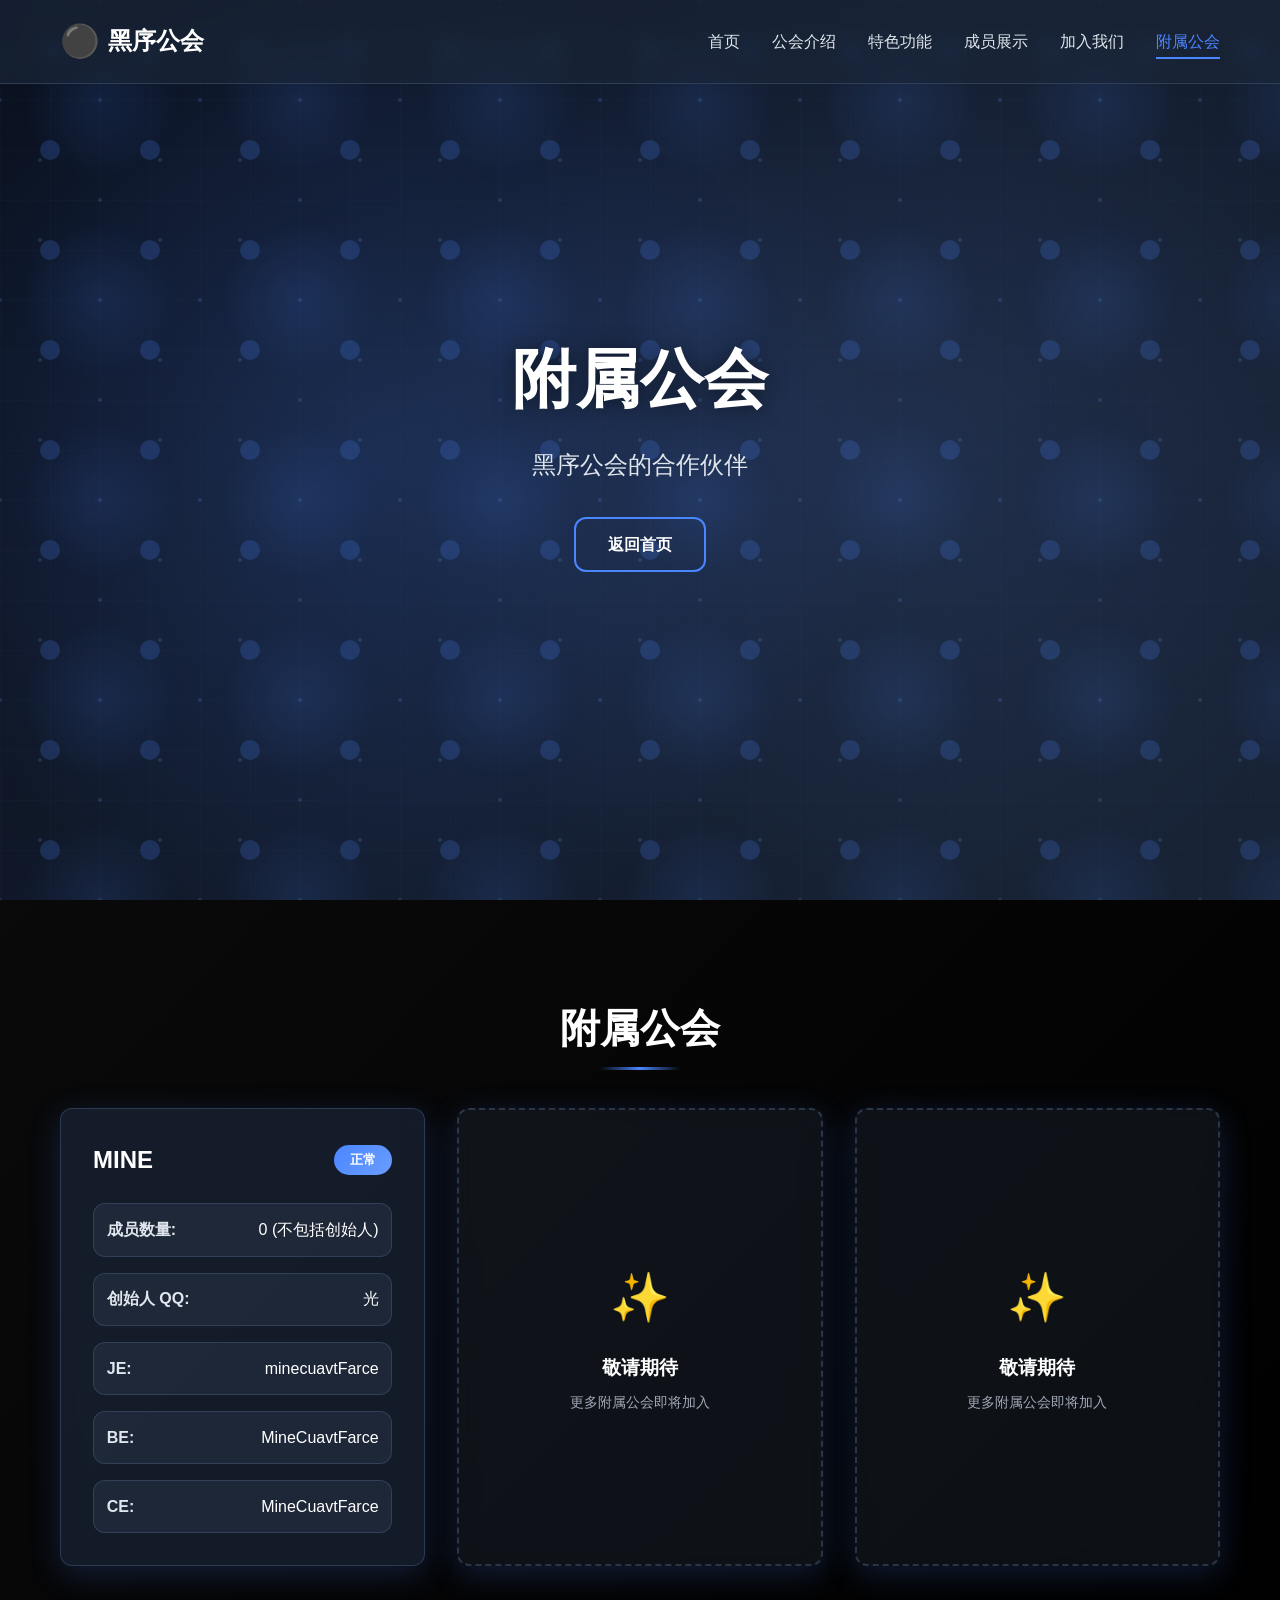
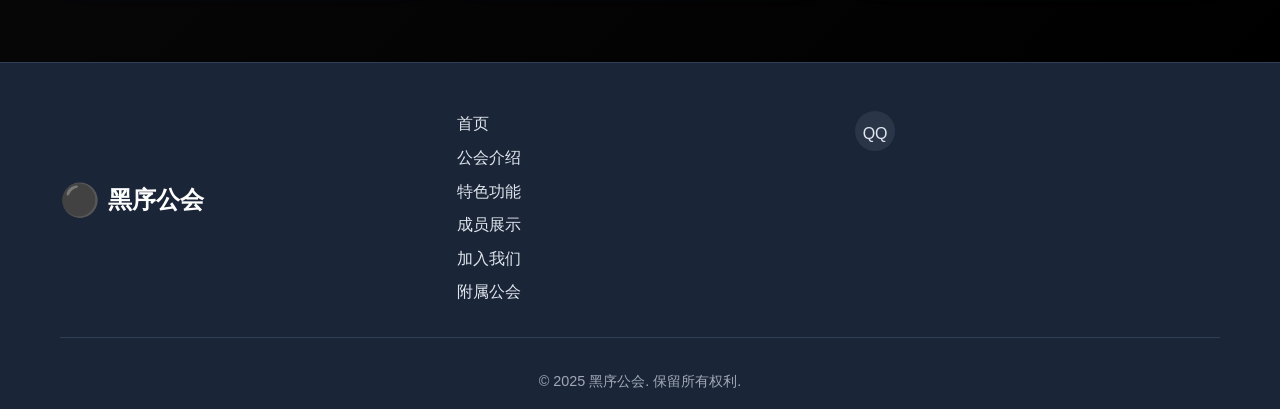
==== affiliates.html @ 0f9c0b90 "Add files via upload" ====
<!DOCTYPE html>
<html lang="zh-CN">
<head>
    <meta charset="UTF-8">
    <meta name="viewport" content="width=device-width, initial-scale=1.0">
    <title>附属公会 - 黑序公会</title>
    <link rel="stylesheet" href="c.css">
    <link rel="icon" href="data:image/svg+xml,<svg xmlns='http://www.w3.org/2000/svg' viewBox='0 0 100 100'><rect width='100' height='100' fill='%23111'/><rect x='25' y='25' width='50' height='50' fill='%23333'/><rect x='35' y='35' width='30' height='30' fill='%23555'/><rect x='45' y='45' width='10' height='10' fill='%23777'/></svg>">
</head>
<body>
    <!-- 导航栏 -->
    <header class="navbar">
        <div class="container">
            <div class="logo">
                <span class="logo-icon">⚫</span>
                <span class="logo-text">黑序公会</span>
            </div>
            <nav class="nav-menu">
                <a href="index.html" class="nav-link">首页</a>
                <a href="index.html#about" class="nav-link">公会介绍</a>
                <a href="index.html#features" class="nav-link">特色功能</a>
                <a href="index.html#members" class="nav-link">成员展示</a>
                <a href="index.html#contact" class="nav-link">加入我们</a>
                <a href="affiliates.html" class="nav-link active">附属公会</a>
            </nav>
            <button class="mobile-menu-btn" aria-label="菜单">
                <span></span>
                <span></span>
                <span></span>
            </button>
        </div>
    </header>

    <!-- 英雄区域 -->
    <section class="hero">
        <div class="hero-content">
            <h1 class="hero-title">附属公会</h1>
            <p class="hero-subtitle">黑序公会的合作伙伴</p>
            <div class="hero-buttons">
                <a href="index.html" class="btn secondary-btn">返回首页</a>
            </div>
        </div>
        <div class="hero-bg">
            <!-- 小球背景 -->
            <canvas id="moving-balls" class="moving-balls-background"></canvas>
        </div>
    </section>

    <!-- 附属公会列表 -->
    <section class="affiliates">
        <div class="container">
            <h2 class="section-title">附属公会</h2>
            <div class="affiliates-grid">
                <!-- MINE 公会 -->
                <div class="affiliate-card glass-card">
                    <div class="affiliate-header">
                        <h3 class="affiliate-name">MINE</h3>
                        <div class="affiliate-badge">正常</div>
                    </div>
                    <div class="affiliate-info">
                        <div class="info-item">
                            <span class="info-label">成员数量:</span>
                            <span class="info-value">0 (不包括创始人)</span>
                        </div>
                        <div class="info-item">
                            <span class="info-label">创始人 QQ:</span>
                            <span class="info-value">光</span>
                        </div>
                        <div class="info-item">
                            <span class="info-label">JE:</span>
                            <span class="info-value">minecuavtFarce</span>
                        </div>
                        <div class="info-item">
                            <span class="info-label">BE:</span>
                            <span class="info-value">MineCuavtFarce</span>
                        </div>
                        <div class="info-item">
                            <span class="info-label">CE:</span>
                            <span class="info-value">MineCuavtFarce</span>
                        </div>
                    </div>
                </div>
                
                <!-- 预留其他附属公会位置 -->
                <div class="affiliate-card glass-card empty-card">
                    <div class="empty-card-content">
                        <div class="empty-icon">✨</div>
                        <h3>敬请期待</h3>
                        <p>更多附属公会即将加入</p>
                    </div>
                </div>
                
                <div class="affiliate-card glass-card empty-card">
                    <div class="empty-card-content">
                        <div class="empty-icon">✨</div>
                        <h3>敬请期待</h3>
                        <p>更多附属公会即将加入</p>
                    </div>
                </div>
            </div>
        </div>
    </section>

    <!-- 页脚 -->
    <footer class="footer">
        <div class="container">
            <div class="footer-content">
                <div class="footer-logo">
                    <span class="logo-icon">⚫</span>
                    <span class="logo-text">黑序公会</span>
                </div>
                <div class="footer-links">
                    <a href="index.html" class="footer-link">首页</a>
                    <a href="index.html#about" class="footer-link">公会介绍</a>
                    <a href="index.html#features" class="footer-link">特色功能</a>
                    <a href="index.html#members" class="footer-link">成员展示</a>
                    <a href="index.html#contact" class="footer-link">加入我们</a>
                    <a href="affiliates.html" class="footer-link">附属公会</a>
                </div>
                <div class="footer-social">
                    <a href="#" class="social-icon">QQ</a>
                </div>
            </div>
            <div class="footer-bottom">
                <p>&copy; 2025 黑序公会. 保留所有权利.</p>
            </div>
        </div>
    </footer>

    <script src="main.js"></script>
</body>
</html>
---- c.css ----
/* 基础样式重置 */
* {
    margin: 0;
    padding: 0;
    box-sizing: border-box;
}

/* 深色主题变量 */
:root {
    --primary-bg: #0a101e;
    --secondary-bg: #1a2538;
    --tertiary-bg: #2a3548;
    --glass-bg: rgba(26, 37, 56, 0.7);
    --glass-border: rgba(70, 90, 120, 0.5);
    --text-primary: #ffffff;
    --text-secondary: #e0e6ed;
    --text-muted: #a0a8b5;
    --accent-primary: #4a86ff;
    --accent-secondary: #6a9dff;
    --shadow: 0 8px 32px rgba(74, 134, 255, 0.2);
    --border-radius: 12px;
    --transition: all 0.3s ease;
    --glow-color: rgba(74, 134, 255, 0.3);
    --grid-color: rgba(70, 90, 120, 0.2);
}

/* 毛玻璃效果 */
.glass-card {
    background: var(--glass-bg);
    backdrop-filter: blur(10px);
    -webkit-backdrop-filter: blur(10px);
    border: 1px solid var(--glass-border);
    border-radius: var(--border-radius);
    box-shadow: var(--shadow);
    transition: var(--transition);
}

.glass-card:hover {
    transform: translateY(-5px);
    box-shadow: 0 12px 40px rgba(74, 134, 255, 0.3);
    border-color: rgba(74, 134, 255, 0.6);
}

/* 主体样式 */
body {
    font-family: 'Segoe UI', Tahoma, Geneva, Verdana, sans-serif;
    background: var(--primary-bg);
    color: var(--text-primary);
    line-height: 1.6;
    overflow-x: hidden;
}

/* 全局背景效果 */
body::before {
    content: '';
    position: fixed;
    top: 0;
    left: 0;
    width: 100%;
    height: 100%;
    background: 
        radial-gradient(ellipse at 20% 80%, rgba(74, 134, 255, 0.15) 0%, transparent 50%),
        radial-gradient(ellipse at 80% 20%, rgba(106, 157, 255, 0.15) 0%, transparent 50%),
        radial-gradient(ellipse at 40% 40%, rgba(138, 180, 255, 0.1) 0%, transparent 50%),
        linear-gradient(45deg, rgba(10, 16, 30, 0.9) 0%, rgba(26, 37, 56, 0.8) 100%);
    z-index: -2;
}

/* 网格背景 */
body::after {
    content: '';
    position: fixed;
    top: 0;
    left: 0;
    width: 100%;
    height: 100%;
    background-image: 
        linear-gradient(var(--grid-color) 1px, transparent 1px),
        linear-gradient(90deg, var(--grid-color) 1px, transparent 1px);
    background-size: 50px 50px;
    opacity: 0.3;
    z-index: -1;
    /* 移除动画 */
}

.container {
    max-width: 1200px;
    margin: 0 auto;
    padding: 0 20px;
}

/* 导航栏 */
.navbar {
    position: fixed;
    top: 0;
    left: 0;
    right: 0;
    background: var(--glass-bg);
    backdrop-filter: blur(10px);
    -webkit-backdrop-filter: blur(10px);
    border-bottom: 1px solid var(--glass-border);
    z-index: 1000;
    transition: var(--transition);
}

.navbar .container {
    display: flex;
    justify-content: space-between;
    align-items: center;
    padding: 1rem 20px;
}

.logo {
    display: flex;
    align-items: center;
    gap: 0.5rem;
    font-size: 1.5rem;
    font-weight: bold;
}

.logo-icon {
    font-size: 2rem;
    animation: pulse 2s infinite;
}

/* 导航菜单 */
.nav-menu {
    display: flex;
    gap: 2rem;
    list-style: none;
}

.nav-link {
    color: var(--text-secondary);
    text-decoration: none;
    transition: var(--transition);
    position: relative;
}

.nav-link:hover {
    color: var(--text-primary);
}

.nav-link::after {
    content: '';
    position: absolute;
    bottom: -5px;
    left: 0;
    width: 0;
    height: 2px;
    background: var(--accent-primary);
    transition: var(--transition);
}

.nav-link:hover::after {
    width: 100%;
}

.mobile-menu-btn {
    display: none;
    background: none;
    border: none;
    cursor: pointer;
    padding: 0.5rem;
}

.mobile-menu-btn span {
    display: block;
    width: 25px;
    height: 3px;
    background: var(--text-primary);
    margin: 5px 0;
    transition: var(--transition);
}

/* 英雄区域 */
.hero {
    position: relative;
    height: 100vh;
    display: flex;
    align-items: center;
    justify-content: center;
    overflow: hidden;
}

.hero-bg {
    position: absolute;
    top: 0;
    left: 0;
    right: 0;
    bottom: 0;
    background: 
        radial-gradient(circle at 30% 50%, rgba(74, 134, 255, 0.2) 0%, transparent 50%),
        radial-gradient(circle at 70% 50%, rgba(106, 157, 255, 0.15) 0%, transparent 50%),
        linear-gradient(135deg, rgba(10, 16, 30, 0.95) 0%, rgba(26, 37, 56, 0.9) 100%);
    z-index: -1;
}

/* 增强的SVG背景图案 */
.hero-bg::before {
    content: '';
    position: absolute;
    top: 0;
    left: 0;
    right: 0;
    bottom: 0;
    background: url('data:image/svg+xml,<svg xmlns="http://www.w3.org/2000/svg" width="200" height="200" viewBox="0 0 200 200"><defs><radialGradient id="g1" cx="50%" cy="50%" r="50%"><stop offset="0%" stop-color="%234a86ff" stop-opacity="0.2"/><stop offset="100%" stop-color="%234a86ff" stop-opacity="0"/></radialGradient><circle id="c" r="2" fill="%236a9dff" opacity="0.3"/></defs><g transform="translate(100 100)"><use href="%23c" transform="translate(-60 -60)"/><use href="%23c" transform="translate(60 -60)"/><use href="%23c" transform="translate(-60 60)"/><use href="%23c" transform="translate(60 60)"/><use href="%23c" transform="translate(0 0)" r="3"/><use href="%23c" transform="translate(-100 0)"/><use href="%23c" transform="translate(100 0)"/><use href="%23c" transform="translate(0 -100)"/><use href="%23c" transform="translate(0 100)"/><circle cx="0" cy="0" r="80" fill="url(%23g1)"/></g></svg>');
    background-size: 200px 200px;
    /* 移除动画 */
    opacity: 0.6;
}

/* 动态粒子效果 */
.hero-bg::after {
    content: '';
    position: absolute;
    top: 0;
    left: 0;
    right: 0;
    bottom: 0;
    background: url('data:image/svg+xml,<svg xmlns="http://www.w3.org/2000/svg" width="10" height="10" viewBox="0 0 10 10"><circle cx="5" cy="5" r="1" fill="%234a86ff" opacity="0.5"/></svg>');
    background-size: 100px 100px;
    /* 移除动画 */
    opacity: 0.4;
}

.hero-content {
    text-align: center;
    z-index: 2;
    animation: fadeInUp 1s ease-out;
}

.hero-title {
    font-size: 4rem;
    font-weight: bold;
    margin-bottom: 1rem;
    text-shadow: 0 0 20px rgba(0, 0, 0, 0.5);
    animation: textGlow 3s ease-in-out infinite alternate;
}

.hero-subtitle {
    font-size: 1.5rem;
    color: var(--text-secondary);
    margin-bottom: 2rem;
    animation: fadeInUp 1s ease-out 0.3s both;
}

.hero-buttons {
    display: flex;
    gap: 1rem;
    justify-content: center;
    flex-wrap: wrap;
    animation: fadeInUp 1s ease-out 0.6s both;
}

/* 按钮样式 */
.btn {
    display: inline-block;
    padding: 0.8rem 2rem;
    border-radius: var(--border-radius);
    text-decoration: none;
    font-weight: bold;
    transition: var(--transition);
    border: none;
    cursor: pointer;
}

.primary-btn {
    background: linear-gradient(135deg, var(--accent-primary), var(--accent-secondary));
    color: var(--text-primary);
    box-shadow: 0 4px 15px rgba(74, 134, 255, 0.3);
}

.primary-btn:hover {
    transform: translateY(-2px);
    box-shadow: 0 6px 20px rgba(74, 134, 255, 0.4);
}

.secondary-btn {
    background: transparent;
    color: var(--text-primary);
    border: 2px solid var(--accent-primary);
}

.secondary-btn:hover {
    background: var(--accent-primary);
    transform: translateY(-2px);
}

/* 章节样式 */
section {
    padding: 6rem 0;
    position: relative;
}

.section-title {
    text-align: center;
    font-size: 2.5rem;
    margin-bottom: 3rem;
    position: relative;
}

.section-title::after {
    content: '';
    position: absolute;
    bottom: -10px;
    left: 50%;
    transform: translateX(-50%);
    width: 80px;
    height: 3px;
    background: linear-gradient(90deg, transparent, var(--accent-primary), transparent);
}

/* 为不同章节添加渐变背景 */
.about {
    background: linear-gradient(135deg, rgba(0, 0, 0, 0.98) 0%, rgba(15, 15, 15, 0.95) 100%);
}

.features {
    background: linear-gradient(135deg, rgba(15, 15, 15, 0.95) 0%, rgba(20, 20, 20, 0.98) 100%);
}

.members {
    background: linear-gradient(135deg, rgba(20, 20, 20, 0.98) 0%, rgba(10, 10, 10, 0.95) 100%);
}

.contact {
    background: linear-gradient(135deg, rgba(10, 10, 10, 0.95) 0%, rgba(0, 0, 0, 0.98) 100%);
}

/* 公会介绍 */
.about-content {
    display: grid;
    grid-template-columns: repeat(auto-fit, minmax(300px, 1fr));
    gap: 2rem;
}

.about-card {
    padding: 2rem;
}

.about-card h3 {
    font-size: 1.5rem;
    margin-bottom: 1rem;
    color: var(--text-primary);
}

.about-card p {
    color: var(--text-secondary);
}

/* 特色功能 */
.features-grid {
    display: grid;
    grid-template-columns: repeat(auto-fit, minmax(250px, 1fr));
    gap: 2rem;
}

.feature-card {
    padding: 2rem;
    text-align: center;
}

.feature-icon {
    font-size: 3rem;
    margin-bottom: 1rem;
    display: block;
}

.feature-card h3 {
    font-size: 1.2rem;
    margin-bottom: 1rem;
}

.feature-card p {
    color: var(--text-secondary);
    font-size: 0.95rem;
}

/* 成员展示 */
.members-grid {
    display: grid;
    grid-template-columns: repeat(auto-fit, minmax(250px, 1fr));
    gap: 2rem;
}

.member-card {
    padding: 2rem;
    text-align: center;
}

.member-avatar {
    font-size: 4rem;
    margin-bottom: 1rem;
    display: block;
}

.member-role {
    color: var(--accent-primary);
    font-weight: bold;
    margin-bottom: 0.5rem;
}

.member-desc {
    color: var(--text-secondary);
    font-size: 0.9rem;
}

/* 联系方式 */
.contact-content {
    display: grid;
    grid-template-columns: repeat(auto-fit, minmax(300px, 1fr));
    gap: 2rem;
}

.contact-info {
    padding: 2rem;
}

.contact-info h3 {
    font-size: 1.5rem;
    margin-bottom: 1.5rem;
}

.contact-item {
    display: flex;
    align-items: center;
    gap: 1rem;
    margin-bottom: 1rem;
}

.contact-icon {
    font-size: 1.2rem;
    min-width: 20px;
}

.contact-text {
    color: var(--text-secondary);
}

.contact-form {
    padding: 2rem;
}

.contact-form h3 {
    font-size: 1.5rem;
    margin-bottom: 1.5rem;
}

.form-group {
    margin-bottom: 1.5rem;
}

.form-group label {
    display: block;
    margin-bottom: 0.5rem;
    color: var(--text-primary);
    font-weight: bold;
}

.form-group input,
.form-group textarea {
    width: 100%;
    padding: 0.8rem;
    border-radius: var(--border-radius);
    background: var(--tertiary-bg);
    border: 1px solid var(--glass-border);
    color: var(--text-primary);
    font-size: 1rem;
    transition: var(--transition);
}

.form-group input:focus,
.form-group textarea:focus {
    outline: none;
    border-color: var(--accent-primary);
    box-shadow: 0 0 0 3px rgba(74, 74, 74, 0.1);
}

/* 页脚 */
.footer {
    background: var(--secondary-bg);
    border-top: 1px solid var(--glass-border);
    padding: 3rem 0 1rem;
}

.footer-content {
    display: grid;
    grid-template-columns: repeat(auto-fit, minmax(200px, 1fr));
    gap: 2rem;
    margin-bottom: 2rem;
}

.footer-logo {
    display: flex;
    align-items: center;
    gap: 0.5rem;
    font-size: 1.5rem;
    font-weight: bold;
    margin-bottom: 1rem;
}

.footer-links {
    display: flex;
    flex-direction: column;
    gap: 0.5rem;
}

.footer-link {
    color: var(--text-secondary);
    text-decoration: none;
    transition: var(--transition);
}

.footer-link:hover {
    color: var(--text-primary);
    padding-left: 5px;
}

.footer-social {
    display: flex;
    gap: 1rem;
}

.social-icon {
    display: inline-block;
    padding: 0.5rem;
    background: var(--tertiary-bg);
    border-radius: 50%;
    color: var(--text-secondary);
    text-decoration: none;
    transition: var(--transition);
    width: 40px;
    height: 40px;
    text-align: center;
    line-height: 30px;
}

.social-icon:hover {
    background: var(--accent-primary);
    color: var(--text-primary);
    transform: translateY(-2px);
}

.footer-bottom {
    text-align: center;
    padding-top: 2rem;
    border-top: 1px solid var(--glass-border);
    color: var(--text-muted);
    font-size: 0.9rem;
}

/* 动画效果 */
@keyframes gridMove {
    0% {
        background-position: 0 0;
    }
    100% {
        background-position: 50px 50px;
    }
}

@keyframes sparkle {
    0%, 100% {
        opacity: 0.3;
        transform: scale(1);
    }
    50% {
        opacity: 0.6;
        transform: scale(1.2);
    }
}

@keyframes float {
    0% {
        transform: translate(0, 0) rotate(0deg);
    }
    100% {
        transform: translate(-200px, -200px) rotate(360deg);
    }
}

@keyframes pulse {
    0%, 100% {
        opacity: 1;
        transform: scale(1);
    }
    50% {
        opacity: 0.7;
        transform: scale(1.1);
    }
}

@keyframes fadeInUp {
    from {
        opacity: 0;
        transform: translateY(30px);
    }
    to {
        opacity: 1;
        transform: translateY(0);
    }
}

@keyframes textGlow {
    from {
        text-shadow: 0 0 20px rgba(100, 100, 100, 0.5);
    }
    to {
        text-shadow: 0 0 30px rgba(150, 150, 150, 0.8), 0 0 40px rgba(150, 150, 150, 0.4);
    }
}

/* 响应式设计 */
@media (max-width: 768px) {
    .nav-menu {
        display: none;
        position: absolute;
        top: 100%;
        left: 0;
        right: 0;
        background: var(--glass-bg);
        backdrop-filter: blur(10px);
        -webkit-backdrop-filter: blur(10px);
        flex-direction: column;
        padding: 1rem 0;
        border-bottom: 1px solid var(--glass-border);
    }

    .nav-menu.active {
        display: flex;
    }

    .nav-link {
        padding: 0.8rem 20px;
        display: block;
    }

    .mobile-menu-btn {
        display: block;
    }

    .hero-title {
        font-size: 2.5rem;
    }

    .hero-subtitle {
        font-size: 1.2rem;
    }

    .section-title {
        font-size: 2rem;
    }

    section {
        padding: 4rem 0;
    }
}

@media (max-width: 480px) {
    .hero-title {
        font-size: 2rem;
    }

    .hero-subtitle {
        font-size: 1rem;
    }

    .section-title {
        font-size: 1.8rem;
    }

    .hero-buttons {
        flex-direction: column;
        align-items: center;
    }

    .btn {
        width: 200px;
    }
}

/* 可移动小球背景 */
.moving-balls-background {
    position: fixed;
    top: 0;
    left: 0;
    width: 100%;
    height: 100%;
    z-index: -2;
    pointer-events: none;
}

/* 手动联系方式样式 */
.manual-contact {
    text-align: left;
}

.manual-contact p {
    margin-bottom: 20px;
    font-size: 16px;
    color: var(--text-color);
    line-height: 1.6;
}

.manual-contact strong {
    color: var(--primary-color);
    font-weight: 600;
}

.required-info {
    list-style: none;
    padding: 0;
    margin: 25px 0;
    background: rgba(255, 255, 255, 0.1);
    border-radius: 12px;
    padding: 20px;
}

.required-info li {
    padding: 8px 0;
    font-size: 15px;
    color: var(--text-color);
    display: flex;
    align-items: center;
}

.required-info li::before {
    margin-right: 10px;
}

.contact-note {
    font-size: 14px !important;
    color: var(--secondary-color) !important;
    margin-top: 20px !important;
    font-style: italic;
}

.manual-contact .primary-btn {
    margin-top: 15px;
    background: linear-gradient(45deg, var(--primary-color), var(--accent-color));
    border: none;
    padding: 12px 30px;
    border-radius: 25px;
    color: white;
    font-weight: 600;
    cursor: pointer;
    transition: all 0.3s ease;
    text-decoration: none;
    display: inline-block;
}

.manual-contact .primary-btn:hover {
    transform: translateY(-2px);
    box-shadow: 0 5px 15px rgba(30, 144, 255, 0.4);
}

/* 表单样式 */
.join-form {
    display: flex;
    flex-direction: column;
    gap: 1.2rem;
}

.join-form .form-group {
    margin-bottom: 0;
}

.join-form .form-group label {
    display: block;
    margin-bottom: 0.5rem;
    color: var(--text-primary);
    font-weight: 600;
    font-size: 0.95rem;
}

.join-form .form-group input,
.join-form .form-group textarea {
    width: 100%;
    padding: 0.9rem 1rem;
    border-radius: var(--border-radius);
    background: rgba(42, 53, 72, 0.8);
    border: 2px solid var(--glass-border);
    color: var(--text-primary);
    font-size: 1rem;
    font-family: inherit;
    transition: var(--transition);
    resize: vertical;
}

.join-form .form-group textarea {
    min-height: 100px;
}

.join-form .form-group input:focus,
.join-form .form-group textarea:focus {
    outline: none;
    border-color: var(--accent-primary);
    box-shadow: 0 0 0 3px rgba(74, 134, 255, 0.15);
    background: rgba(42, 53, 72, 1);
}

.join-form .form-group input:hover,
.join-form .form-group textarea:hover {
    border-color: rgba(74, 134, 255, 0.4);
}

.join-form .form-group input::placeholder,
.join-form .form-group textarea::placeholder {
    color: var(--text-muted);
    opacity: 0.7;
}

/* 错误状态 */
.join-form .form-group input.error,
.join-form .form-group textarea.error {
    border-color: #ff4a4a;
    background: rgba(255, 74, 74, 0.05);
}

.join-form .form-group input.error:focus,
.join-form .form-group textarea.error:focus {
    box-shadow: 0 0 0 3px rgba(255, 74, 74, 0.15);
}

.field-error {
    color: #ff4a4a;
    font-size: 0.85rem;
    margin-top: 0.4rem;
    padding-left: 0.2rem;
}

/* 提交按钮 */
.join-form .submit-btn {
    margin-top: 0.5rem;
    padding: 1rem 2rem;
    font-size: 1rem;
    font-weight: 600;
    letter-spacing: 0.5px;
    transition: all 0.3s ease;
}

.join-form .submit-btn:hover:not(:disabled) {
    transform: translateY(-2px);
    box-shadow: 0 6px 20px rgba(74, 134, 255, 0.4);
}

.join-form .submit-btn:active:not(:disabled) {
    transform: translateY(0);
}

.join-form .submit-btn:disabled {
    opacity: 0.6;
    cursor: not-allowed;
    transform: none;
}

/* 表单状态消息 */
.form-status {
    margin-top: 1rem;
    padding: 1rem;
    border-radius: var(--border-radius);
    font-size: 0.95rem;
    animation: fadeInUp 0.3s ease-out;
}

.form-status.success {
    background: rgba(76, 175, 80, 0.15);
    border: 1px solid rgba(76, 175, 80, 0.3);
    color: #81c784;
}

.form-status.error {
    background: rgba(244, 67, 54, 0.15);
    border: 1px solid rgba(244, 67, 54, 0.3);
    color: #e57373;
}

.form-status .success-message,
.form-status .error-message {
    display: flex;
    align-items: center;
    gap: 0.5rem;
}

/* 响应式表单 */
@media (max-width: 768px) {
    .join-form .form-group input,
    .join-form .form-group textarea {
        padding: 0.8rem 0.9rem;
        font-size: 0.95rem;
    }
    
    .join-form .submit-btn {
        padding: 0.9rem 1.8rem;
        font-size: 0.95rem;
    }
}

/* 验证码样式 */
.verification-container {
    display: flex;
    gap: 0.8rem;
    align-items: center;
}

.verification-container input {
    flex: 1;
}

.verification-display {
    background: linear-gradient(135deg, var(--accent-primary), var(--accent-secondary));
    color: white;
    padding: 0.9rem 1.2rem;
    border-radius: var(--border-radius);
    font-family: 'Courier New', monospace;
    font-size: 1.2rem;
    font-weight: bold;
    letter-spacing: 3px;
    min-width: 120px;
    text-align: center;
    user-select: none;
    box-shadow: 0 4px 15px rgba(74, 134, 255, 0.3);
    text-shadow: 1px 1px 2px rgba(0, 0, 0, 0.3);
}

.refresh-code {
    background: var(--tertiary-bg);
    border: 2px solid var(--glass-border);
    color: var(--text-primary);
    padding: 0.9rem 1rem;
    border-radius: var(--border-radius);
    cursor: pointer;
    font-size: 1.2rem;
    transition: var(--transition);
    min-width: 50px;
    display: flex;
    align-items: center;
    justify-content: center;
}

.refresh-code:hover {
    background: var(--accent-primary);
    border-color: var(--accent-primary);
    transform: rotate(180deg);
}

.refresh-code:active {
    transform: rotate(180deg) scale(0.95);
}

@media (max-width: 768px) {
    .verification-container {
        flex-direction: column;
        align-items: stretch;
    }
    
    .verification-display {
        min-width: auto;
        padding: 0.8rem;
        font-size: 1.1rem;
    }
    
    .refresh-code {
        min-width: auto;
        padding: 0.8rem;
    }
}

/* GitHub Actions 配置说明 */
.github-actions-note {
    margin-top: 2rem;
    padding: 1.5rem;
    background: rgba(42, 53, 72, 0.8);
    border: 2px solid var(--glass-border);
    border-radius: var(--border-radius);
    font-size: 0.9rem;
}

.github-actions-note p {
    margin-bottom: 1rem;
    color: var(--text-secondary);
}

.github-actions-note strong {
    color: var(--text-primary);
}

.github-actions-note ul {
    margin: 1rem 0;
    padding-left: 1.5rem;
}

.github-actions-note li {
    margin-bottom: 0.5rem;
    color: var(--text-secondary);
}

.github-actions-note code {
    background: var(--tertiary-bg);
    padding: 0.2rem 0.4rem;
    border-radius: 4px;
    font-family: 'Courier New', monospace;
    color: var(--accent-primary);
    font-size: 0.85rem;
}

.github-actions-note em {
    color: var(--text-muted);
    font-style: italic;
}

/* 附属公会页面 */
.affiliates {
    background: linear-gradient(135deg, rgba(10, 10, 10, 0.95) 0%, rgba(0, 0, 0, 0.98) 100%);
    padding: 6rem 0;
}

.affiliates-grid {
    display: grid;
    grid-template-columns: repeat(auto-fit, minmax(300px, 1fr));
    gap: 2rem;
}

.affiliate-card {
    padding: 2rem;
    transition: var(--transition);
}

.affiliate-card:hover {
    transform: translateY(-8px);
}

.affiliate-header {
    display: flex;
    justify-content: space-between;
    align-items: center;
    margin-bottom: 1.5rem;
}

.affiliate-name {
    font-size: 1.5rem;
    font-weight: bold;
    color: var(--text-primary);
}

.affiliate-badge {
    background: linear-gradient(135deg, var(--accent-primary), var(--accent-secondary));
    color: white;
    padding: 0.3rem 1rem;
    border-radius: 20px;
    font-size: 0.8rem;
    font-weight: bold;
}

.affiliate-info {
    display: flex;
    flex-direction: column;
    gap: 1rem;
}

.info-item {
    display: flex;
    justify-content: space-between;
    align-items: center;
    padding: 0.8rem;
    background: rgba(42, 53, 72, 0.5);
    border-radius: var(--border-radius);
    border: 1px solid var(--glass-border);
}

.info-label {
    color: var(--text-secondary);
    font-weight: 600;
}

.info-value {
    color: var(--text-primary);
    font-weight: 500;
}

/* 空卡片 */
.empty-card {
    display: flex;
    align-items: center;
    justify-content: center;
    min-height: 300px;
    background: rgba(42, 53, 72, 0.3);
    border: 2px dashed var(--glass-border);
}

.empty-card-content {
    text-align: center;
}

.empty-icon {
    font-size: 3rem;
    margin-bottom: 1rem;
}

.empty-card h3 {
    font-size: 1.2rem;
    margin-bottom: 0.5rem;
    color: var(--text-primary);
}

.empty-card p {
    color: var(--text-muted);
    font-size: 0.9rem;
}

/* 导航栏激活状态 */
.nav-link.active {
    color: var(--accent-primary);
    position: relative;
}

.nav-link.active::after {
    content: '';
    position: absolute;
    bottom: -5px;
    left: 0;
    width: 100%;
    height: 2px;
    background: var(--accent-primary);
}

@media (max-width: 768px) {
    .affiliates {
        padding: 4rem 0;
    }
    
    .affiliates-grid {
        grid-template-columns: 1fr;
    }
    
    .info-item {
        flex-direction: column;
        align-items: flex-start;
        gap: 0.5rem;
    }
    
    .info-value {
        margin-left: auto;
    }
}
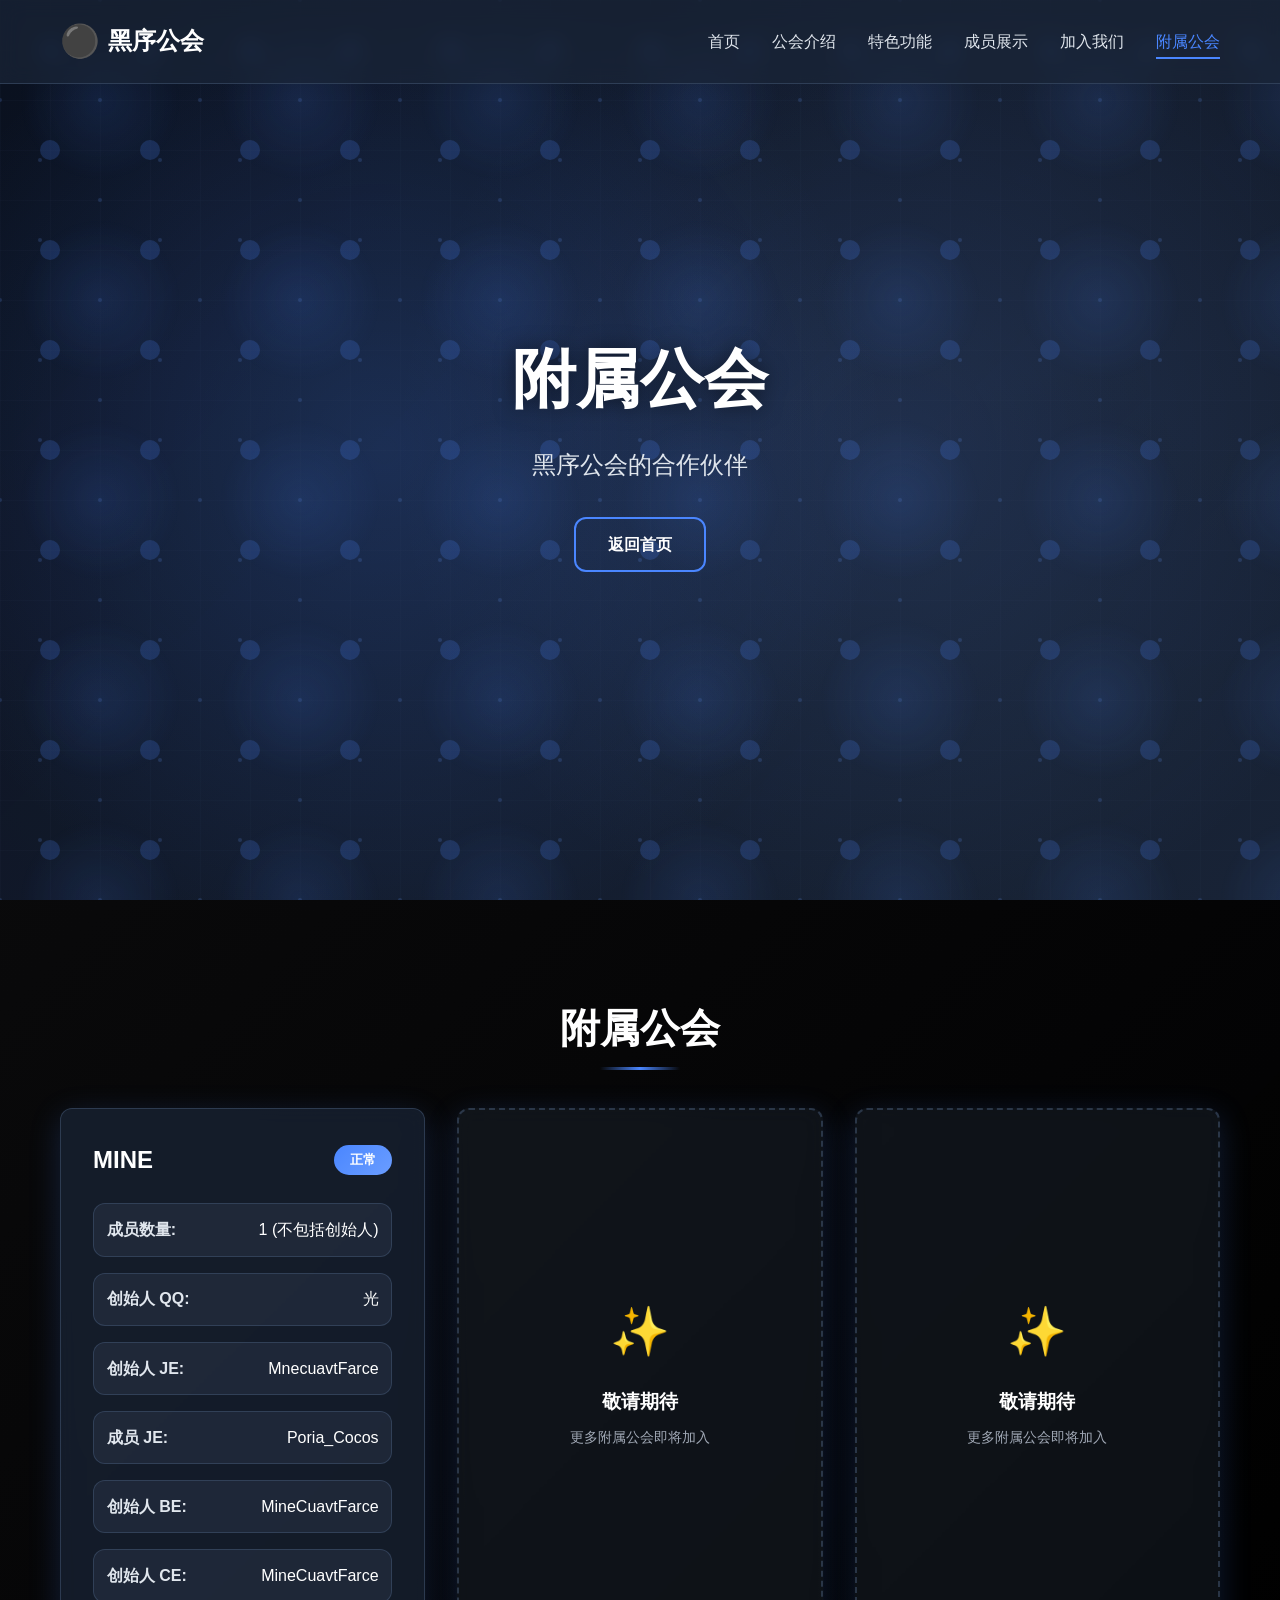
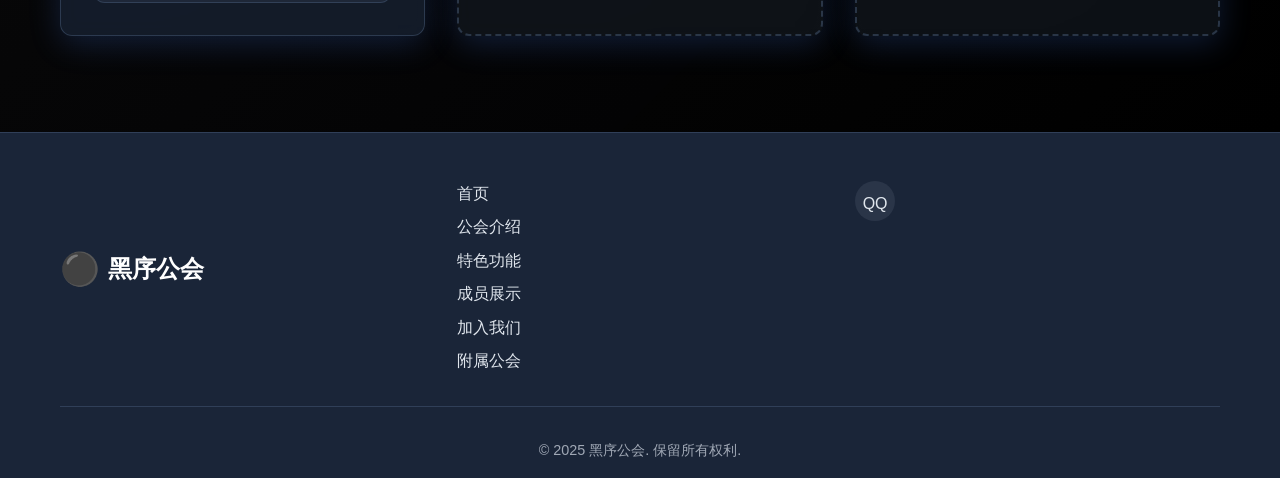
==== commit 8233e487: "Add files via upload" ====
--- a/affiliates.html
+++ b/affiliates.html
@@ -60,22 +60,26 @@
                     <div class="affiliate-info">
                         <div class="info-item">
                             <span class="info-label">成员数量:</span>
-                            <span class="info-value">0 (不包括创始人)</span>
+                            <span class="info-value">1 (不包括创始人)</span>
                         </div>
                         <div class="info-item">
                             <span class="info-label">创始人 QQ:</span>
                             <span class="info-value">光</span>
                         </div>
                         <div class="info-item">
-                            <span class="info-label">JE:</span>
-                            <span class="info-value">minecuavtFarce</span>
+                            <span class="info-label">创始人 JE:</span>
+                            <span class="info-value">MnecuavtFarce</span>
                         </div>
                         <div class="info-item">
-                            <span class="info-label">BE:</span>
+                            <span class="info-label">成员 JE:</span>
+                            <span class="info-value">Poria_Cocos</span>
+                        </div>
+                        <div class="info-item">
+                            <span class="info-label">创始人 BE:</span>
                             <span class="info-value">MineCuavtFarce</span>
                         </div>
                         <div class="info-item">
-                            <span class="info-label">CE:</span>
+                            <span class="info-label">创始人 CE:</span>
                             <span class="info-value">MineCuavtFarce</span>
                         </div>
                     </div>
